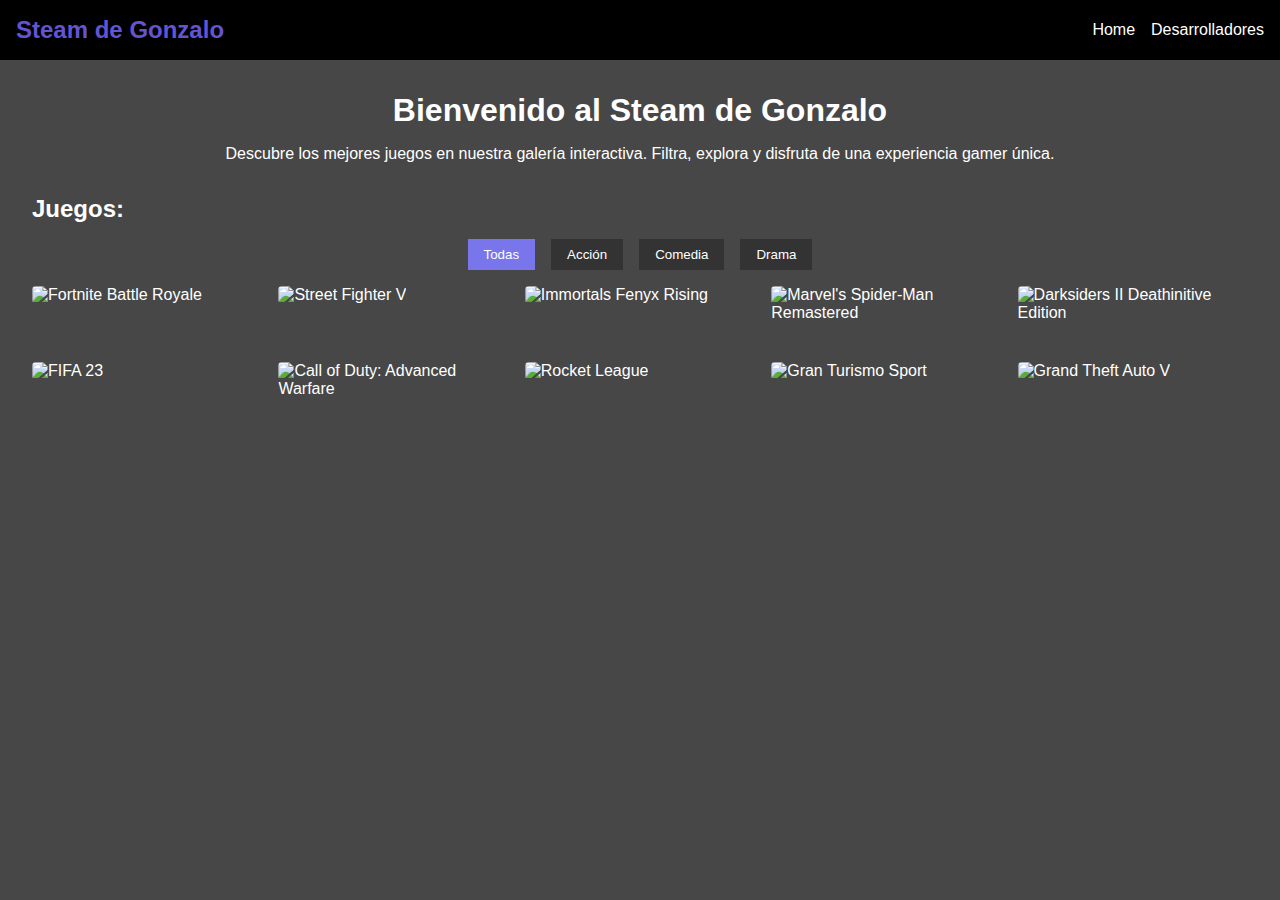
==== index.html @ 467115ba "Add files via upload" ====
<!DOCTYPE html>
<html lang="es">
<head>
    <meta charset="UTF-8">
    <meta name="viewport" content="width=device-width, initial-scale=1.0">
    <title>Steam de Gonzalo</title>
    <link rel="stylesheet" href="styles.css">
    <link href="https://cdnjs.cloudflare.com/ajax/libs/font-awesome/6.0.0/css/all.min.css" rel="stylesheet">
</head>
<body>
    <header>
        <nav>
            <div class="logo">Steam de Gonzalo</div>
            <ul>
                <li><a href="index.html">Home</a></li>
                <li><a href="developer.html">Desarrolladores</a></li>
            </ul>
        </nav>
    </header>

    <main>
        <section id="home">
            <h1>Bienvenido al Steam de Gonzalo</h1>
            <p>Descubre los mejores juegos en nuestra galería interactiva. Filtra, explora y disfruta de una experiencia gamer única.</p>
        </section>

        <section id="gallery">
            <h2>Juegos:</h2>
            <div class="filters">
                <button class="filter-btn active" data-filter="all">Todas</button>
                <button class="filter-btn" data-filter="action">Acción</button>
                <button class="filter-btn" data-filter="comedy">Comedia</button>
                <button class="filter-btn" data-filter="drama">Drama</button>
            </div>
            <div class="movie-container"></div>
        </section>
    </main>

    <div id="modal" class="modal">
        <div class="modal-content">
            <span class="close">&times;</span>
            <img id="modal-img" src="" alt="Game Poster">
            <h3 id="modal-title"></h3>
            <p id="modal-description"></p>
            <div class="button-container">
                <button class="favorite-btn">
                    <i class="fas fa-star"></i> Favorito
                </button>
                <button class="play-btn" id="play-btn">
                    <i class="fas fa-gamepad"></i> Jugar
                </button>
            </div>
            <div id="game-controls" class="game-controls" style="display: none;">
                <div class="arrow-container">
                    <button class="arrow up"><i class="fas fa-arrow-up"></i></button>
                    <button class="arrow left"><i class="fas fa-arrow-left"></i></button>
                    <button class="arrow down"><i class="fas fa-arrow-down"></i></button>
                    <button class="arrow right"><i class="fas fa-arrow-right"></i></button>
                </div>
            </div>
        </div>
    </div>

    <script src="script.js"></script>
</body>
</html>
---- styles.css ----
* {
    margin: 0;
    padding: 0;
    box-sizing: border-box;
}

body {
    font-family: Arial, sans-serif;
    background-color: #474747;
    color: #ffffff;
}

header {
    background-color: #000000;
    padding: 1rem;
}

nav {
    display: flex;
    justify-content: space-between;
    align-items: center;
}

.logo {
    color: #6354d3;
    font-size: 1.5rem;
    font-weight: bold;
}

nav ul {
    display: flex;
    list-style-type: none;
}

nav ul li {
    margin-left: 1rem;
}

nav ul li a {
    color: #ffffff;
    text-decoration: none;
}

main {
    padding: 2rem;
}

#home {
    text-align: center;
    margin-bottom: 2rem;
}

#home h1 {
    font-size: 2rem;
    margin-bottom: 1rem;
}

#gallery h2 {
    font-size: 1.5rem;
    margin-bottom: 1rem;
}

.filters {
    display: flex;
    justify-content: center;
    margin-bottom: 1rem;
}

.filter-btn {
    background-color: #333;
    color: #fff;
    border: none;
    padding: 0.5rem 1rem;
    margin: 0 0.5rem;
    cursor: pointer;
}

.filter-btn.active {
    background-color: #7876ea;
}

.movie-container {
    display: grid;
    grid-template-columns: repeat(auto-fill, minmax(200px, 1fr));
    gap: 1rem;
}

.movie {
    position: relative;
    cursor: pointer;
    transition: transform 0.3s;
}

.movie:hover {
    transform: scale(1.05);
}

.movie img {
    width: 100%;
    height: auto;
    border-radius: 4px;
}

.modal {
    display: none;
    position: fixed;
    z-index: 1;
    left: 0;
    top: 0;
    width: 100%;
    height: 100%;
    background-color: rgba(0,0,0,0.9);
    overflow-y: auto;
}

.modal-content {
    background-color: #141414;
    margin: 5% auto;
    padding: 20px;
    border: 1px solid #888;
    width: 80%;
    max-width: 600px;
    max-height: 90vh;
    overflow-y: auto;
}

.close {
    color: #aaa;
    float: right;
    font-size: 28px;
    font-weight: bold;
    cursor: pointer;
    position: sticky;
    top: 10px;
    right: 10px;
}

.close:hover,
.close:focus {
    color: #fff;
    text-decoration: none;
    cursor: pointer;
}

#modal-img {
    width: 100%;
    max-height: 50vh;
    object-fit: contain;
    margin-bottom: 1rem;
}

.favorite-btn {
    background-color: transparent;
    color: #888;
    border: none;
    padding: 10px 20px;
    cursor: pointer;
    transition: color 0.3s ease;
}

.favorite-btn.active {
    color: #f1c40f;
}

.favorite-btn i {
    margin-right: 5px;
}

.button-container {
    display: flex;
    justify-content: space-between;
    margin-top: 1rem;
}

.play-btn {
    background-color: #27ae60;
    color: white;
    border: none;
    padding: 10px 20px;
    cursor: pointer;
    transition: background-color 0.3s ease;
}

.play-btn:hover {
    background-color: #2ecc71;
}

.game-controls {
    margin-top: 1rem;
    text-align: center;
}

.arrow-container {
    display: inline-grid;
    grid-template-columns: repeat(3, 1fr);
    gap: 5px;
}

.arrow {
    background-color: #3498db;
    color: white;
    border: none;
    padding: 10px;
    cursor: pointer;
    transition: background-color 0.3s ease;
}

.arrow:hover {
    background-color: #2980b9;
}

.arrow.up { grid-column: 2; }
.arrow.left { grid-column: 1; grid-row: 2; }
.arrow.down { grid-column: 2; grid-row: 2; }
.arrow.right { grid-column: 3; grid-row: 2; }

#developer {
    margin-top: 2rem;
}

#developer-form {
    max-width: 500px;
    margin: 0 auto;
}

.form-group {
    margin-bottom: 1rem;
}

.form-group label {
    display: block;
    margin-bottom: 0.5rem;
}

.form-group input {
    width: 100%;
    padding: 0.5rem;
    border: 1px solid #666;
    background-color: #333;
    color: white;
}

#developer-form button {
    background-color: #3498db;
    color: white;
    border: none;
    padding: 10px 20px;
    cursor: pointer;
    width: 100%;
}

#developer-form button:hover {
    background-color: #2980b9;
}
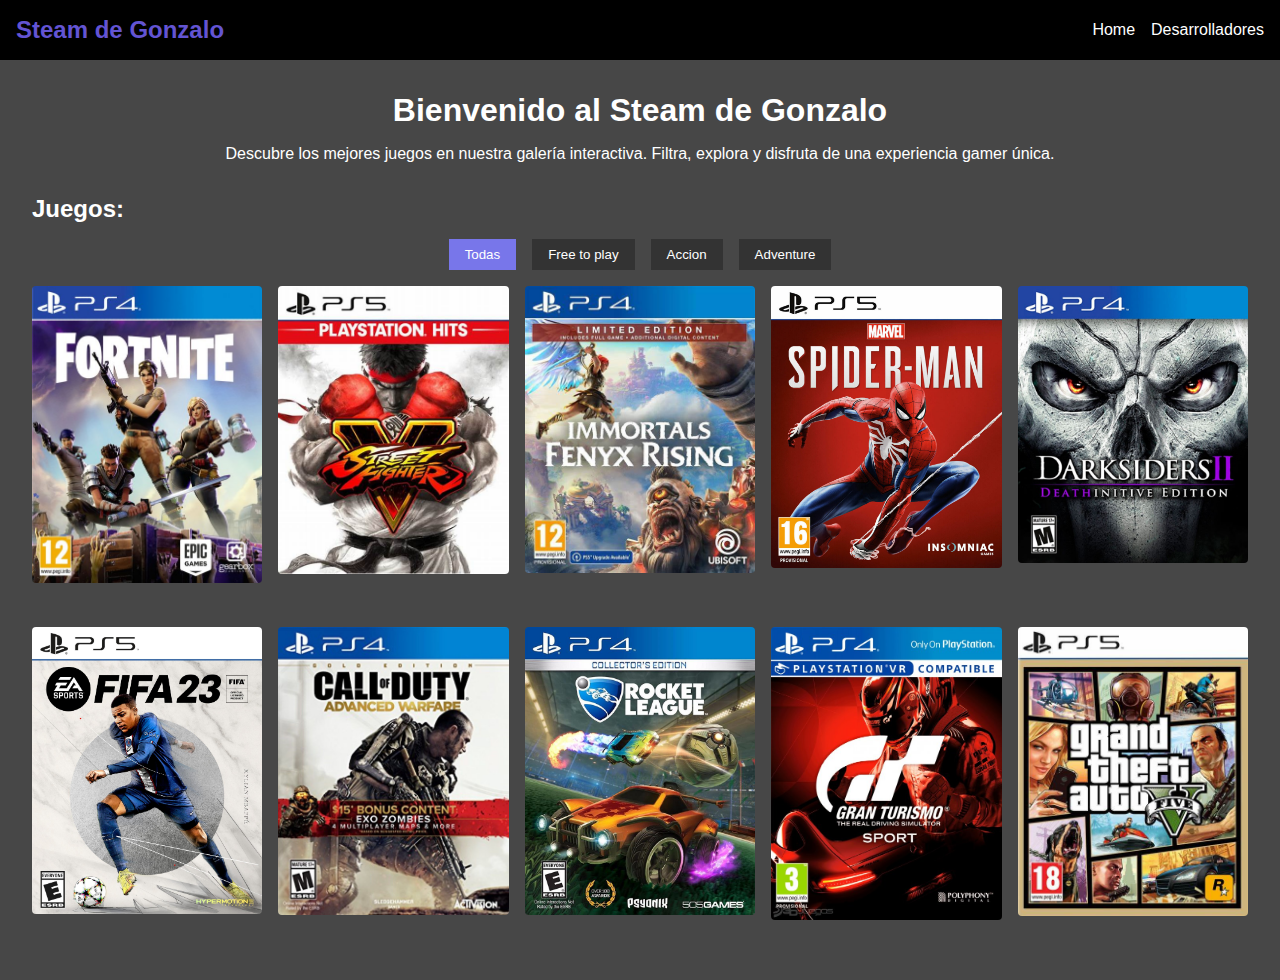
==== commit ba90a25e: "Update index.html" ====
--- a/index.html
+++ b/index.html
@@ -28,9 +28,9 @@
             <h2>Juegos:</h2>
             <div class="filters">
                 <button class="filter-btn active" data-filter="all">Todas</button>
-                <button class="filter-btn" data-filter="action">Acción</button>
-                <button class="filter-btn" data-filter="comedy">Comedia</button>
-                <button class="filter-btn" data-filter="drama">Drama</button>
+                <button class="filter-btn" data-filter="action">Free to play</button>
+                <button class="filter-btn" data-filter="comedy">Accion</button>
+                <button class="filter-btn" data-filter="drama">Adventure</button>
             </div>
             <div class="movie-container"></div>
         </section>
@@ -63,4 +63,4 @@
 
     <script src="script.js"></script>
 </body>
-</html>+</html>
